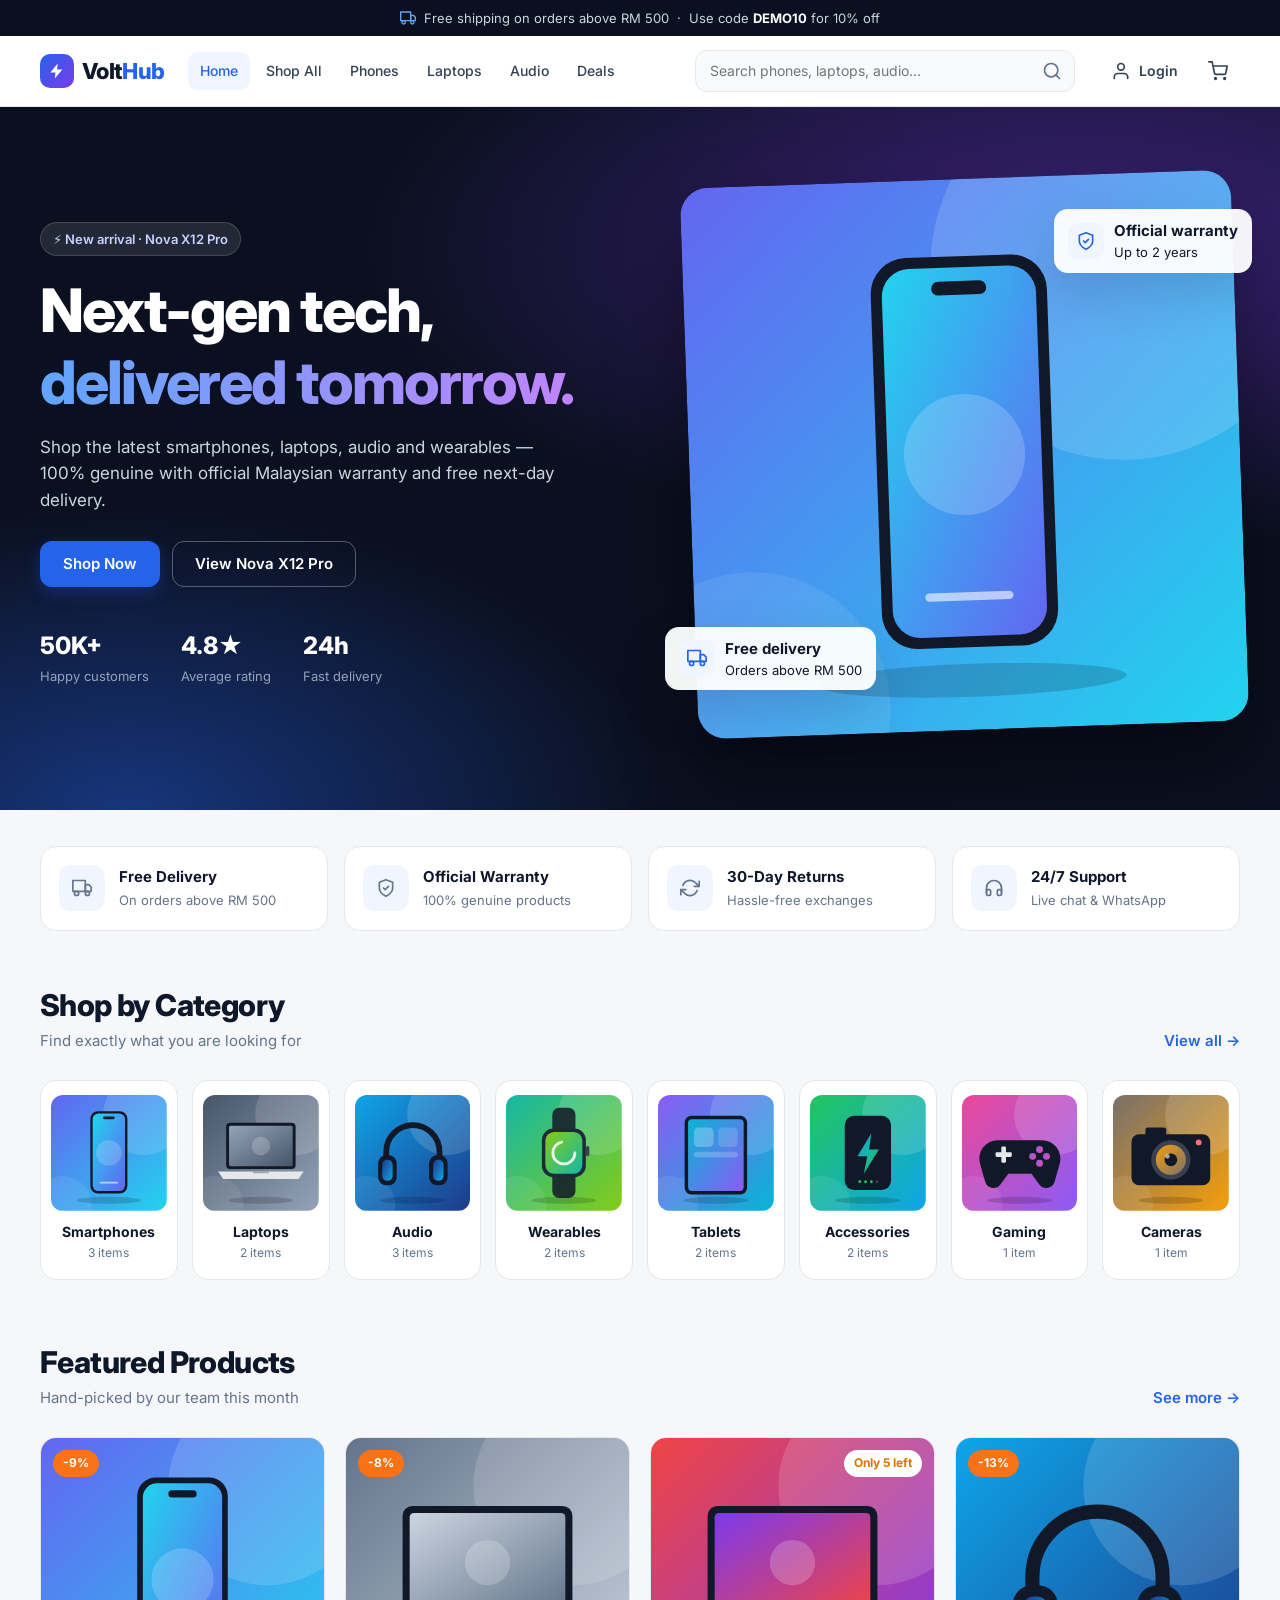
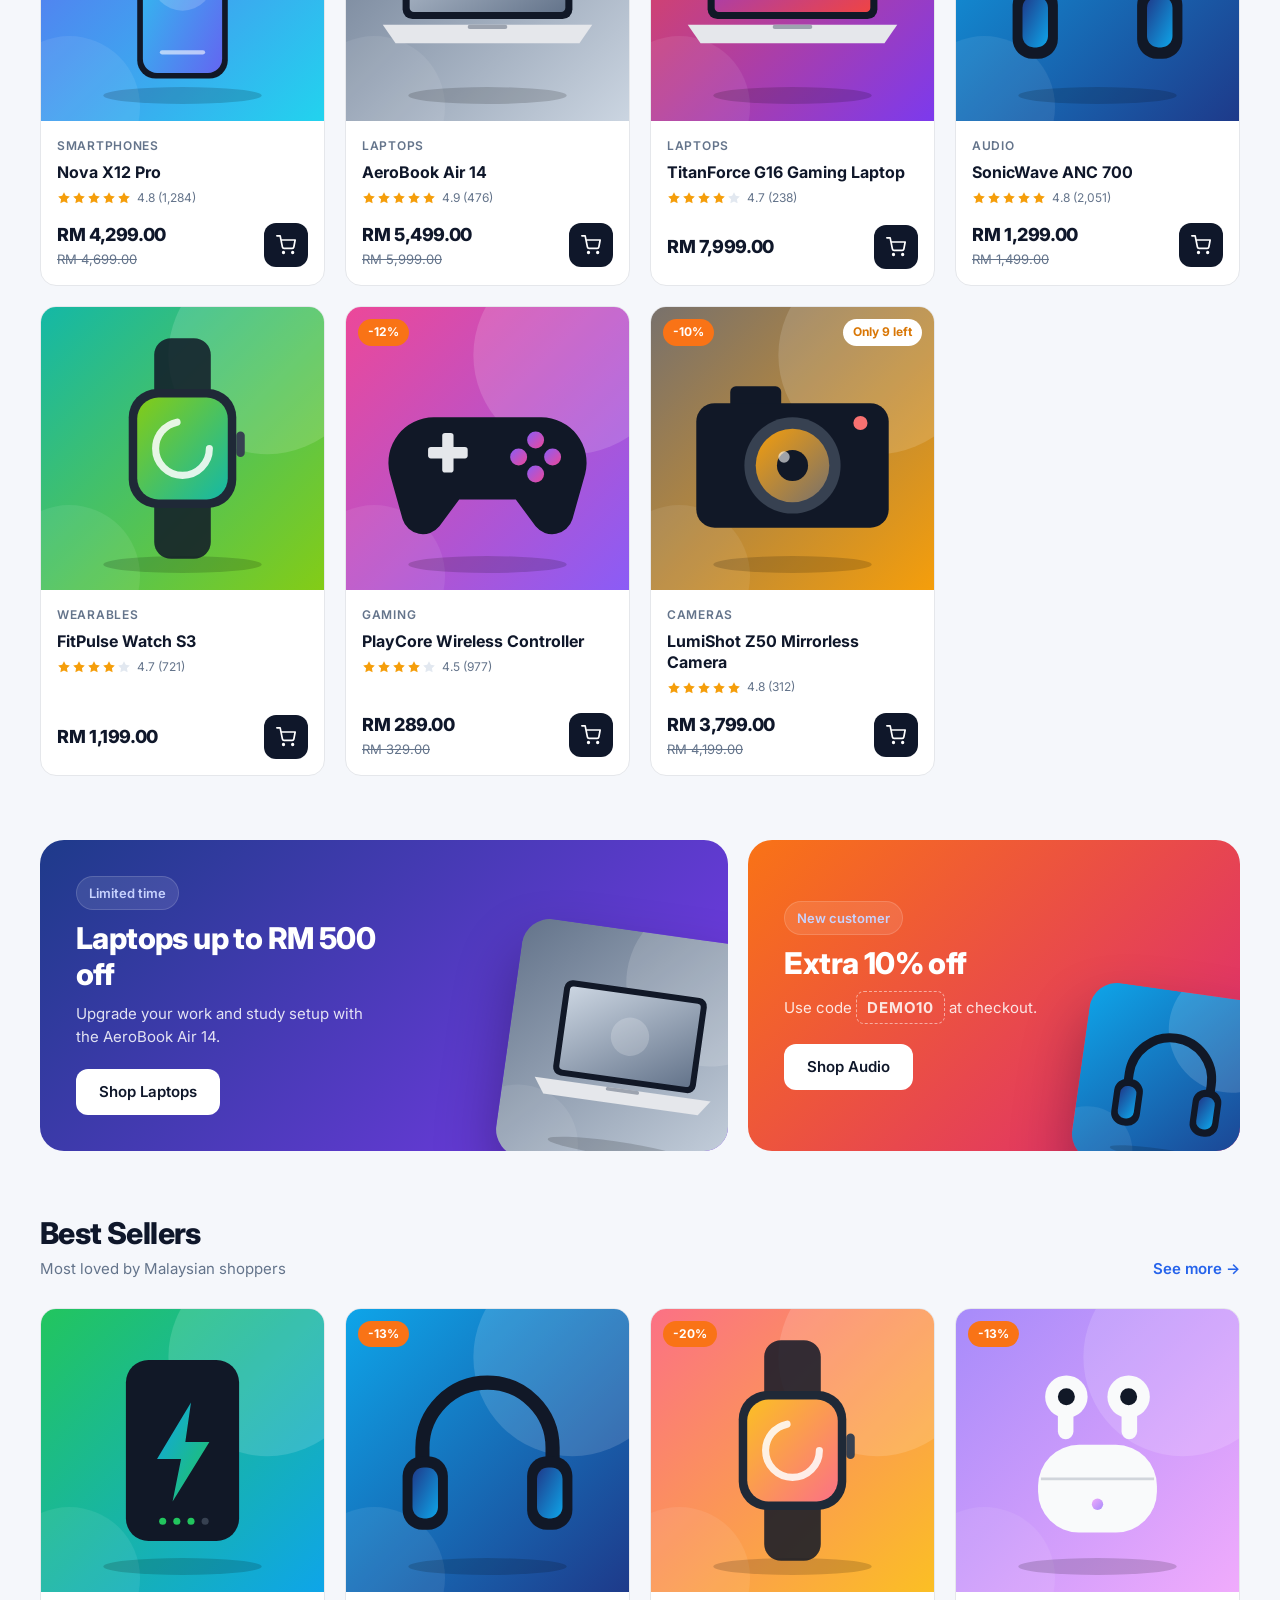
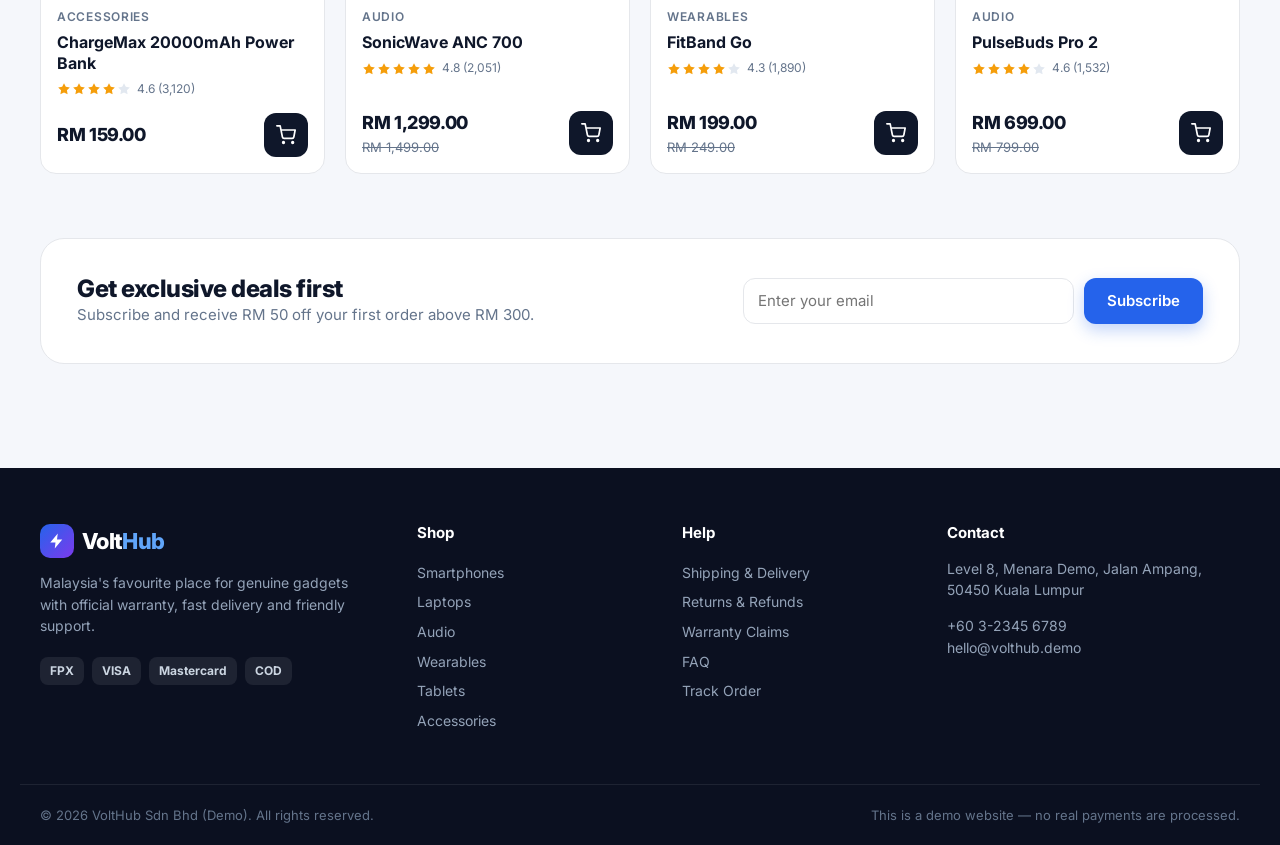
==== index.html @ dff0e47f "first commit" ====
<!doctype html>
<html lang="en">
<head>
  <meta charset="utf-8">
  <meta name="viewport" content="width=device-width, initial-scale=1">
  <title>VoltHub — Genuine Gadgets, Delivered Fast</title>
  <link rel="preconnect" href="https://fonts.googleapis.com">
  <link href="https://fonts.googleapis.com/css2?family=Inter:wght@400;500;600;700;800&display=swap" rel="stylesheet">
  <link rel="stylesheet" href="assets/css/style.css">
</head>
<body data-base="">
  <div id="site-header"></div>

  <main>
    <!-- Hero -->
    <section class="hero">
      <div class="container hero-inner">
        <div>
          <span class="eyebrow">⚡ New arrival · Nova X12 Pro</span>
          <h1>Next-gen tech,<br><span>delivered tomorrow.</span></h1>
          <p>Shop the latest smartphones, laptops, audio and wearables — 100% genuine with official Malaysian warranty and free next-day delivery.</p>
          <div class="hero-cta">
            <a href="shop.html" class="btn btn-primary">Shop Now</a>
            <a href="product.html?id=P1001" class="btn btn-outline">View Nova X12 Pro</a>
          </div>
          <div class="hero-stats">
            <div><b>50K+</b><span>Happy customers</span></div>
            <div><b>4.8★</b><span>Average rating</span></div>
            <div><b>24h</b><span>Fast delivery</span></div>
          </div>
        </div>
        <div class="hero-visual">
          <div class="hero-card" id="hero-art"></div>
          <div class="hero-chip chip-1"><span class="chip-ic" id="chip-truck"></span><div><b>Free delivery</b>Orders above RM 500</div></div>
          <div class="hero-chip chip-2"><span class="chip-ic" id="chip-shield"></span><div><b>Official warranty</b>Up to 2 years</div></div>
        </div>
      </div>
    </section>

    <!-- Perks -->
    <section class="section-sm">
      <div class="container perks" id="perks"></div>
    </section>

    <!-- Categories -->
    <section class="section" style="padding-top:20px">
      <div class="container">
        <div class="section-head">
          <div><h2>Shop by Category</h2><p>Find exactly what you are looking for</p></div>
          <a href="shop.html" class="link">View all →</a>
        </div>
        <div class="cat-grid" id="categories"></div>
      </div>
    </section>

    <!-- Featured -->
    <section class="section" style="padding-top:0">
      <div class="container">
        <div class="section-head">
          <div><h2>Featured Products</h2><p>Hand-picked by our team this month</p></div>
          <a href="shop.html" class="link">See more →</a>
        </div>
        <div class="grid" id="featured"></div>
      </div>
    </section>

    <!-- Promos -->
    <section class="section" style="padding-top:0">
      <div class="container promo-grid">
        <div class="promo promo-a">
          <div class="promo-content">
            <span class="eyebrow">Limited time</span>
            <h3>Laptops up to RM 500 off</h3>
            <p>Upgrade your work and study setup with the AeroBook Air 14.</p>
            <a href="product.html?id=P1004" class="btn btn-light">Shop Laptops</a>
          </div>
          <div id="promo-art-a"></div>
        </div>
        <div class="promo promo-b">
          <div class="promo-content">
            <span class="eyebrow">New customer</span>
            <h3>Extra 10% off</h3>
            <p>Use code <span class="code-pill">DEMO10</span> at checkout.</p>
            <a href="shop.html?cat=audio" class="btn btn-light">Shop Audio</a>
          </div>
          <div id="promo-art-b"></div>
        </div>
      </div>
    </section>

    <!-- Best sellers -->
    <section class="section" style="padding-top:0">
      <div class="container">
        <div class="section-head">
          <div><h2>Best Sellers</h2><p>Most loved by Malaysian shoppers</p></div>
          <a href="shop.html?sort=popular" class="link">See more →</a>
        </div>
        <div class="grid" id="bestsellers"></div>
      </div>
    </section>

    <!-- Newsletter -->
    <section class="section" style="padding-top:0">
      <div class="container">
        <div class="newsletter">
          <div>
            <h3>Get exclusive deals first</h3>
            <p class="muted">Subscribe and receive RM 50 off your first order above RM 300.</p>
          </div>
          <form id="newsletter-form">
            <input class="input" type="email" placeholder="Enter your email" required aria-label="Email">
            <button class="btn btn-primary" type="submit">Subscribe</button>
          </form>
        </div>
      </div>
    </section>
  </main>

  <div id="site-footer"></div>

  <script src="assets/js/data.js"></script>
  <script src="assets/js/store.js"></script>
  <script src="assets/js/ui.js"></script>
  <script>
    UI.renderHeader('home');
    UI.renderFooter();

    const products = Store.products();
    const hero = Store.product('P1001') || products[0];
    document.getElementById('hero-art').innerHTML = UI.art(hero);
    document.getElementById('chip-truck').innerHTML = UI.ICONS.truck;
    document.getElementById('chip-shield').innerHTML = UI.ICONS.shield;

    document.getElementById('perks').innerHTML = [
      ['truck', 'Free Delivery', 'On orders above RM 500'],
      ['shield', 'Official Warranty', '100% genuine products'],
      ['refresh', '30-Day Returns', 'Hassle-free exchanges'],
      ['headset', '24/7 Support', 'Live chat & WhatsApp']
    ].map(([ic, t, s]) => `<div class="perk"><span class="perk-ic">${UI.ICONS[ic]}</span><div><b>${t}</b><span>${s}</span></div></div>`).join('');

    document.getElementById('categories').innerHTML = DATA.categories.map((c) => {
      const n = products.filter((p) => p.category === c.id).length;
      return `<a class="cat-tile" href="shop.html?cat=${c.id}">${UI.art({ name: c.name, art: c.art, colors: c.colors })}<b>${c.name}</b><span>${n} item${n === 1 ? '' : 's'}</span></a>`;
    }).join('');

    document.getElementById('featured').innerHTML = products.filter((p) => p.featured).slice(0, 8).map(UI.productCard).join('');
    document.getElementById('bestsellers').innerHTML = products.slice().sort((a, b) => b.reviews - a.reviews).slice(0, 4).map(UI.productCard).join('');

    document.getElementById('promo-art-a').innerHTML = UI.art(Store.product('P1004') || products[0]);
    document.getElementById('promo-art-b').innerHTML = UI.art(Store.product('P1006') || products[0]);

    document.getElementById('newsletter-form').addEventListener('submit', (e) => {
      e.preventDefault();
      e.target.reset();
      UI.toast('Thanks for subscribing! Use code WELCOME50 on your first order.');
    });
  </script>
</body>
</html>
---- assets/css/style.css ----
/* =========================================================
   VoltHub Demo Store — storefront styles
   ========================================================= */
:root {
  --bg: #f5f7fb;
  --surface: #ffffff;
  --surface-2: #f8fafc;
  --text: #0f172a;
  --text-2: #334155;
  --muted: #64748b;
  --border: #e5e7eb;
  --primary: #2563eb;
  --primary-600: #1d4ed8;
  --primary-50: #eff6ff;
  --accent: #f97316;
  --success: #16a34a;
  --success-50: #f0fdf4;
  --warning: #d97706;
  --warning-50: #fffbeb;
  --danger: #dc2626;
  --danger-50: #fef2f2;
  --dark: #0b1020;
  --dark-2: #141a2e;
  --radius: 16px;
  --radius-sm: 10px;
  --shadow: 0 1px 2px rgba(15, 23, 42, .05), 0 4px 18px rgba(15, 23, 42, .06);
  --shadow-lg: 0 20px 50px rgba(15, 23, 42, .16);
  --font: 'Inter', system-ui, -apple-system, 'Segoe UI', Roboto, sans-serif;
}

*, *::before, *::after { box-sizing: border-box; }
html { -webkit-text-size-adjust: 100%; }
body { margin: 0; font-family: var(--font); background: var(--bg); color: var(--text); font-size: 15px; line-height: 1.55; -webkit-font-smoothing: antialiased; }
body.no-scroll { overflow: hidden; }
a { color: inherit; text-decoration: none; }
img, svg { display: block; max-width: 100%; }
button, input, select, textarea { font: inherit; color: inherit; }
button { cursor: pointer; }
h1, h2, h3, h4 { margin: 0; line-height: 1.2; letter-spacing: -.02em; }
p { margin: 0; }
.container { width: 100%; max-width: 1240px; margin: 0 auto; padding: 0 20px; }
.muted { color: var(--muted); }
.hidden { display: none !important; }

/* ---------- Buttons ---------- */
.btn { display: inline-flex; align-items: center; justify-content: center; gap: 8px; height: 46px; padding: 0 22px; border-radius: 12px; border: 1px solid transparent; font-weight: 600; font-size: 15px; transition: .18s ease; white-space: nowrap; }
.btn svg { width: 18px; height: 18px; }
.btn-primary { background: var(--primary); color: #fff; box-shadow: 0 6px 16px rgba(37, 99, 235, .28); }
.btn-primary:hover { background: var(--primary-600); transform: translateY(-1px); }
.btn-dark { background: var(--text); color: #fff; }
.btn-dark:hover { background: #1e293b; }
.btn-outline { background: var(--surface); border-color: var(--border); color: var(--text); }
.btn-outline:hover { border-color: var(--text); }
.btn-light { background: #fff; color: var(--text); }
.btn-light:hover { transform: translateY(-1px); box-shadow: var(--shadow-lg); }
.btn-ghost { background: transparent; color: var(--text-2); }
.btn-ghost:hover { background: var(--surface-2); }
.btn-danger { background: var(--danger); color: #fff; }
.btn-sm { height: 36px; padding: 0 14px; font-size: 14px; border-radius: 10px; }
.btn-block { width: 100%; }
.btn:disabled { opacity: .55; cursor: not-allowed; transform: none !important; }
.icon-btn { display: inline-grid; place-items: center; width: 40px; height: 40px; border-radius: 10px; border: 0; background: transparent; color: var(--text-2); }
.icon-btn:hover { background: var(--surface-2); color: var(--text); }
.link { color: var(--primary); font-weight: 600; }
.link:hover { text-decoration: underline; }

/* ---------- Forms ---------- */
.field { display: flex; flex-direction: column; gap: 6px; }
.field label { font-size: 13px; font-weight: 600; color: var(--text-2); }
.input, .select, .textarea { width: 100%; height: 46px; padding: 0 14px; border: 1px solid var(--border); border-radius: 12px; background: var(--surface); outline: none; transition: border-color .15s, box-shadow .15s; }
.textarea { height: auto; min-height: 90px; padding: 12px 14px; resize: vertical; }
.input:focus, .select:focus, .textarea:focus { border-color: var(--primary); box-shadow: 0 0 0 4px rgba(37, 99, 235, .12); }
.form-grid { display: grid; grid-template-columns: 1fr 1fr; gap: 16px; }
.form-grid .full { grid-column: 1 / -1; }
.checkbox { display: inline-flex; align-items: center; gap: 8px; font-size: 14px; cursor: pointer; }
.checkbox input { width: 18px; height: 18px; accent-color: var(--primary); }

/* ---------- Header ---------- */
.announce { display: flex; align-items: center; justify-content: center; gap: 8px; background: var(--dark); color: #cbd5e1; font-size: 13px; padding: 8px 16px; text-align: center; }
.announce svg { width: 16px; height: 16px; color: #60a5fa; flex: none; }
.announce b { color: #fff; }
.header { position: sticky; top: 0; z-index: 40; background: rgba(255, 255, 255, .92); backdrop-filter: saturate(180%) blur(12px); border-bottom: 1px solid var(--border); }
.header-inner { display: flex; align-items: center; gap: 24px; height: 70px; }
.logo { display: inline-flex; align-items: center; gap: 8px; font-size: 22px; font-weight: 800; letter-spacing: -.03em; }
.logo b { color: var(--primary); font-weight: 800; }
.logo-mark { display: grid; place-items: center; width: 34px; height: 34px; border-radius: 10px; background: linear-gradient(135deg, #2563eb, #7c3aed); color: #fff; }
.logo-light { color: #fff; }
.logo-light b { color: #60a5fa; }
.nav { display: flex; gap: 4px; }
.nav a { padding: 8px 12px; border-radius: 10px; font-size: 14px; font-weight: 500; color: var(--text-2); }
.nav a:hover { background: var(--surface-2); color: var(--text); }
.nav a.active { color: var(--primary); background: var(--primary-50); }
.search { flex: 1; display: flex; align-items: center; max-width: 380px; margin-left: auto; height: 42px; background: var(--surface-2); border: 1px solid var(--border); border-radius: 12px; overflow: hidden; }
.search input { flex: 1; min-width: 0; border: 0; background: transparent; padding: 0 14px; outline: none; font-size: 14px; }
.search button { border: 0; background: transparent; padding: 0 12px; color: var(--muted); height: 100%; }
.search:focus-within { border-color: var(--primary); background: #fff; }
.header-actions { display: flex; align-items: center; gap: 6px; }
.account-btn, .cart-btn { position: relative; display: inline-flex; align-items: center; gap: 8px; height: 42px; padding: 0 12px; border-radius: 12px; border: 0; background: transparent; font-weight: 600; font-size: 14px; color: var(--text-2); }
.account-btn:hover, .cart-btn:hover { background: var(--surface-2); color: var(--text); }
.cart-count { position: absolute; top: 2px; right: 0; min-width: 20px; height: 20px; padding: 0 5px; border-radius: 10px; background: var(--accent); color: #fff; font-size: 11px; font-weight: 700; display: grid; place-items: center; border: 2px solid #fff; }
.cart-count[hidden] { display: none; }
.menu-toggle { display: none; }
.dropdown { position: relative; }
.dropdown-menu { position: absolute; right: 0; top: calc(100% + 8px); min-width: 220px; background: #fff; border: 1px solid var(--border); border-radius: 14px; box-shadow: var(--shadow-lg); padding: 6px; display: none; }
.dropdown.open .dropdown-menu { display: block; }
.dd-head { padding: 10px 12px; border-bottom: 1px solid var(--border); margin-bottom: 4px; display: flex; flex-direction: column; }
.dd-head small { color: var(--muted); }
.dropdown-menu a, .dropdown-menu button { display: flex; width: 100%; align-items: center; gap: 10px; padding: 10px 12px; border-radius: 10px; border: 0; background: none; font-size: 14px; text-align: left; color: var(--text-2); }
.dropdown-menu a:hover, .dropdown-menu button:hover { background: var(--surface-2); color: var(--text); }
.dropdown-menu svg { width: 18px; height: 18px; }

/* ---------- Hero ---------- */
.hero { position: relative; overflow: hidden; background: radial-gradient(1200px 500px at 85% 20%, rgba(124, 58, 237, .45), transparent 60%), radial-gradient(900px 500px at 10% 100%, rgba(37, 99, 235, .45), transparent 60%), var(--dark); color: #fff; }
.hero-inner { display: grid; grid-template-columns: 1.05fr .95fr; gap: 40px; align-items: center; padding: 72px 20px 80px; }
.eyebrow { display: inline-flex; align-items: center; gap: 8px; padding: 6px 12px; border-radius: 999px; background: rgba(255, 255, 255, .1); border: 1px solid rgba(255, 255, 255, .15); font-size: 13px; font-weight: 600; color: #c7d2fe; }
.hero h1 { font-size: clamp(36px, 5vw, 60px); font-weight: 800; margin: 18px 0 16px; letter-spacing: -.035em; }
.hero h1 span { background: linear-gradient(90deg, #60a5fa, #c084fc); -webkit-background-clip: text; background-clip: text; color: transparent; }
.hero p { color: #cbd5e1; font-size: 17px; max-width: 520px; }
.hero-cta { display: flex; gap: 12px; margin-top: 28px; flex-wrap: wrap; }
.hero-cta .btn-outline { background: transparent; color: #fff; border-color: rgba(255, 255, 255, .3); }
.hero-cta .btn-outline:hover { border-color: #fff; }
.hero-stats { display: flex; gap: 32px; margin-top: 40px; }
.hero-stats b { display: block; font-size: 24px; font-weight: 800; }
.hero-stats span { color: #94a3b8; font-size: 13px; }
.hero-visual { position: relative; }
.hero-card { position: relative; border-radius: 28px; overflow: hidden; box-shadow: 0 40px 80px rgba(0, 0, 0, .45); transform: rotate(-2deg); }
.hero-card .art { aspect-ratio: 1 / 1; width: 100%; }
.hero-chip { position: absolute; display: flex; align-items: center; gap: 10px; background: rgba(255, 255, 255, .95); color: var(--text); padding: 10px 14px; border-radius: 14px; box-shadow: var(--shadow-lg); font-size: 13px; }
.hero-chip b { display: block; font-size: 15px; }
.hero-chip .chip-ic { width: 36px; height: 36px; border-radius: 10px; display: grid; place-items: center; background: var(--primary-50); color: var(--primary); }
.chip-1 { left: -24px; bottom: 40px; }
.chip-2 { right: -12px; top: 30px; }

/* ---------- Sections ---------- */
.section { padding: 64px 0; }
.section-sm { padding: 36px 0; }
.section-head { display: flex; align-items: end; justify-content: space-between; gap: 16px; margin-bottom: 28px; }
.section-head h2 { font-size: 30px; font-weight: 800; }
.section-head p { color: var(--muted); margin-top: 6px; }

.perks { display: grid; grid-template-columns: repeat(4, 1fr); gap: 16px; }
.perk { display: flex; gap: 14px; align-items: center; background: var(--surface); padding: 18px; border-radius: var(--radius); border: 1px solid var(--border); }
.perk-ic { flex: none; width: 46px; height: 46px; border-radius: 12px; display: grid; place-items: center; background: var(--primary-50); color: var(--primary); }
.perk b { display: block; font-size: 15px; }
.perk span { font-size: 13px; color: var(--muted); }

.cat-grid { display: grid; grid-template-columns: repeat(8, 1fr); gap: 14px; }
.cat-tile { display: flex; flex-direction: column; align-items: center; gap: 10px; padding: 14px 10px 16px; background: var(--surface); border: 1px solid var(--border); border-radius: var(--radius); transition: .2s; text-align: center; }
.cat-tile:hover { transform: translateY(-3px); box-shadow: var(--shadow); border-color: transparent; }
.cat-tile .art { width: 100%; aspect-ratio: 1; border-radius: 12px; }
.cat-tile b { font-size: 14px; }
.cat-tile span { font-size: 12px; color: var(--muted); margin-top: -8px; }

/* ---------- Product grid / card ---------- */
.grid { display: grid; grid-template-columns: repeat(4, 1fr); gap: 20px; }
.grid-3 { grid-template-columns: repeat(3, 1fr); }
.product-card { display: flex; flex-direction: column; background: var(--surface); border: 1px solid var(--border); border-radius: var(--radius); overflow: hidden; transition: transform .2s, box-shadow .2s; }
.product-card:hover { transform: translateY(-4px); box-shadow: var(--shadow-lg); border-color: transparent; }
.pc-media { position: relative; display: block; overflow: hidden; }
.pc-media .art { width: 100%; aspect-ratio: 1 / 1; transition: transform .4s ease; }
.product-card:hover .pc-media .art { transform: scale(1.05); }
.flag { position: absolute; top: 12px; padding: 4px 10px; border-radius: 999px; font-size: 12px; font-weight: 700; }
.flag-sale { left: 12px; background: var(--accent); color: #fff; }
.flag-low { right: 12px; background: #fff; color: var(--warning); }
.flag-out { right: 12px; background: var(--text); color: #fff; }
.pc-body { display: flex; flex-direction: column; gap: 6px; padding: 16px; flex: 1; }
.pc-cat { font-size: 12px; font-weight: 600; text-transform: uppercase; letter-spacing: .06em; color: var(--muted); }
.pc-name { font-weight: 700; font-size: 16px; line-height: 1.3; }
.pc-name:hover { color: var(--primary); }
.pc-rating { display: flex; align-items: center; gap: 6px; font-size: 12px; color: var(--muted); }
.stars { display: inline-flex; gap: 1px; color: #e2e8f0; }
.stars .on { color: #f59e0b; }
.pc-foot { display: flex; align-items: center; justify-content: space-between; margin-top: auto; padding-top: 8px; }
.pc-price { display: flex; flex-direction: column; }
.price { font-weight: 800; font-size: 18px; letter-spacing: -.02em; }
.price-old { font-size: 13px; color: var(--muted); text-decoration: line-through; }
.btn-add { width: 44px; height: 44px; border-radius: 12px; border: 0; display: grid; place-items: center; background: var(--text); color: #fff; transition: .2s; }
.btn-add:hover { background: var(--primary); transform: scale(1.06); }
.btn-add.added { background: var(--success); }
.btn-add:disabled { background: #cbd5e1; cursor: not-allowed; transform: none; }

/* ---------- Promo ---------- */
.promo-grid { display: grid; grid-template-columns: 1.4fr 1fr; gap: 20px; }
.promo { position: relative; display: flex; align-items: center; overflow: hidden; border-radius: 24px; padding: 36px; min-height: 260px; color: #fff; }
.promo-a { background: linear-gradient(135deg, #1e3a8a, #7c3aed); }
.promo-b { background: linear-gradient(135deg, #f97316, #db2777); }
.promo h3 { font-size: 30px; font-weight: 800; margin: 10px 0; max-width: 300px; }
.promo p { opacity: .85; max-width: 300px; margin-bottom: 20px; }
.promo .art { position: absolute; right: -20px; bottom: -20px; width: 240px; border-radius: 28px; transform: rotate(8deg); box-shadow: 0 30px 60px rgba(0, 0, 0, .3); }
.promo-b .art { width: 180px; }
.promo-content { position: relative; z-index: 1; }
.code-pill { display: inline-block; padding: 4px 10px; border-radius: 8px; border: 1px dashed rgba(255, 255, 255, .6); font-weight: 700; letter-spacing: .05em; }

.newsletter { display: flex; align-items: center; justify-content: space-between; gap: 24px; background: var(--surface); border: 1px solid var(--border); border-radius: 24px; padding: 36px; }
.newsletter h3 { font-size: 24px; font-weight: 800; }
.newsletter form { display: flex; gap: 10px; flex: 1; max-width: 460px; }

/* ---------- Page header / breadcrumb ---------- */
.page-head { padding: 32px 0 8px; }
.page-head h1 { font-size: 32px; font-weight: 800; }
.breadcrumb { display: flex; flex-wrap: wrap; gap: 8px; font-size: 13px; color: var(--muted); margin-bottom: 10px; }
.breadcrumb a:hover { color: var(--primary); }

/* ---------- Shop ---------- */
.shop-layout { display: grid; grid-template-columns: 250px 1fr; gap: 28px; padding: 20px 0 64px; align-items: start; }
.filters { position: sticky; top: 90px; background: var(--surface); border: 1px solid var(--border); border-radius: var(--radius); padding: 20px; }
.filter-group + .filter-group { margin-top: 22px; padding-top: 22px; border-top: 1px solid var(--border); }
.filter-group h4 { font-size: 14px; margin-bottom: 12px; }
.filter-list { display: flex; flex-direction: column; gap: 2px; }
.filter-item { display: flex; justify-content: space-between; align-items: center; padding: 8px 10px; border-radius: 10px; font-size: 14px; color: var(--text-2); border: 0; background: none; text-align: left; width: 100%; }
.filter-item:hover { background: var(--surface-2); }
.filter-item.active { background: var(--primary-50); color: var(--primary); font-weight: 600; }
.filter-item small { color: var(--muted); font-size: 12px; }
.toolbar { display: flex; align-items: center; justify-content: space-between; gap: 12px; margin-bottom: 18px; flex-wrap: wrap; }
.toolbar .select { width: auto; height: 40px; }
.chips { display: flex; gap: 8px; flex-wrap: wrap; }
.chip { display: inline-flex; align-items: center; gap: 6px; padding: 6px 12px; border-radius: 999px; background: var(--surface); border: 1px solid var(--border); font-size: 13px; }
.chip button { border: 0; background: none; padding: 0; color: var(--muted); display: grid; }
.chip button svg { width: 14px; height: 14px; }
.filter-toggle { display: none; }
.empty { text-align: center; padding: 64px 20px; background: var(--surface); border: 1px dashed var(--border); border-radius: var(--radius); }
.empty .empty-ic { width: 64px; height: 64px; margin: 0 auto 16px; border-radius: 18px; display: grid; place-items: center; background: var(--primary-50); color: var(--primary); }
.empty .empty-ic svg { width: 28px; height: 28px; }
.empty h3 { font-size: 20px; margin-bottom: 6px; }
.empty p { color: var(--muted); margin-bottom: 20px; }

/* ---------- Product detail ---------- */
.pd { display: grid; grid-template-columns: 1fr 1fr; gap: 48px; padding: 12px 0 48px; }
.pd-gallery { position: sticky; top: 90px; align-self: start; }
.pd-main { border-radius: 24px; overflow: hidden; border: 1px solid var(--border); }
.pd-main .art { width: 100%; aspect-ratio: 1 / 1; }
.pd-thumbs { display: grid; grid-template-columns: repeat(4, 1fr); gap: 12px; margin-top: 12px; }
.pd-thumbs button { padding: 0; border: 2px solid transparent; border-radius: 14px; overflow: hidden; background: none; }
.pd-thumbs button.active { border-color: var(--primary); }
.pd-thumbs .art { width: 100%; aspect-ratio: 1; }
.pd-info h1 { font-size: 34px; font-weight: 800; margin: 6px 0 10px; }
.pd-rating { display: flex; align-items: center; gap: 8px; font-size: 14px; color: var(--muted); }
.pd-price { display: flex; align-items: baseline; gap: 12px; margin: 22px 0 6px; flex-wrap: wrap; }
.pd-price .price { font-size: 34px; }
.pd-price .price-old { font-size: 17px; }
.save-pill { padding: 4px 10px; border-radius: 999px; background: #fff7ed; color: var(--accent); font-weight: 700; font-size: 13px; }
.pd-short { color: var(--text-2); font-size: 16px; margin: 14px 0 20px; }
.stock { display: inline-flex; align-items: center; gap: 8px; font-size: 14px; font-weight: 600; }
.stock::before { content: ''; width: 8px; height: 8px; border-radius: 50%; background: currentColor; }
.stock.in { color: var(--success); }
.stock.low { color: var(--warning); }
.stock.out { color: var(--danger); }
.pd-buy { display: flex; gap: 12px; margin: 22px 0; flex-wrap: wrap; }
.pd-buy .btn { flex: 1; min-width: 150px; height: 52px; }
.qty { display: inline-flex; align-items: center; height: 52px; border: 1px solid var(--border); border-radius: 12px; background: var(--surface); }
.qty button { width: 44px; height: 100%; border: 0; background: none; display: grid; place-items: center; color: var(--text-2); }
.qty button:hover { color: var(--primary); }
.qty button svg { width: 16px; height: 16px; }
.qty input { width: 44px; text-align: center; border: 0; outline: none; background: none; font-weight: 700; -moz-appearance: textfield; }
.qty input::-webkit-outer-spin-button, .qty input::-webkit-inner-spin-button { -webkit-appearance: none; margin: 0; }
.qty-sm { height: 38px; }
.qty-sm button { width: 34px; }
.qty-sm input { width: 34px; }
.pd-perks { display: grid; grid-template-columns: 1fr 1fr; gap: 12px; padding: 18px; background: var(--surface); border: 1px solid var(--border); border-radius: var(--radius); }
.pd-perks div { display: flex; gap: 10px; align-items: center; font-size: 13px; color: var(--text-2); }
.pd-perks svg { color: var(--primary); flex: none; }
.tabs { display: flex; gap: 4px; border-bottom: 1px solid var(--border); margin-bottom: 22px; overflow-x: auto; }
.tab { padding: 12px 16px; border: 0; background: none; font-weight: 600; color: var(--muted); border-bottom: 2px solid transparent; margin-bottom: -1px; white-space: nowrap; }
.tab.active { color: var(--text); border-color: var(--primary); }
.tab-panel { display: none; }
.tab-panel.active { display: block; }
.spec-table { width: 100%; border-collapse: collapse; background: var(--surface); border-radius: var(--radius); overflow: hidden; border: 1px solid var(--border); }
.spec-table th, .spec-table td { padding: 14px 18px; text-align: left; border-bottom: 1px solid var(--border); font-size: 14px; }
.spec-table th { width: 38%; color: var(--muted); font-weight: 500; background: var(--surface-2); }
.spec-table tr:last-child th, .spec-table tr:last-child td { border-bottom: 0; }
.review { padding: 18px 0; border-bottom: 1px solid var(--border); }
.review-head { display: flex; justify-content: space-between; align-items: center; margin-bottom: 6px; }
.review-head b { display: flex; align-items: center; gap: 10px; }
.avatar { width: 34px; height: 34px; border-radius: 50%; display: grid; place-items: center; background: var(--primary-50); color: var(--primary); font-weight: 700; font-size: 13px; flex: none; }

/* ---------- Cart ---------- */
.cart-layout { display: grid; grid-template-columns: 1fr 380px; gap: 28px; padding: 20px 0 64px; align-items: start; }
.panel { background: var(--surface); border: 1px solid var(--border); border-radius: var(--radius); padding: 24px; }
.panel + .panel { margin-top: 20px; }
.panel-title { font-size: 18px; font-weight: 700; margin-bottom: 18px; display: flex; align-items: center; justify-content: space-between; gap: 10px; }
.cart-item { display: grid; grid-template-columns: 96px 1fr auto; gap: 16px; align-items: center; padding: 18px 0; border-bottom: 1px solid var(--border); }
.cart-item:first-child { padding-top: 0; }
.cart-item:last-child { border-bottom: 0; padding-bottom: 0; }
.cart-thumb { width: 96px; border-radius: 14px; overflow: hidden; }
.cart-thumb .art { width: 100%; aspect-ratio: 1; }
.cart-info a { font-weight: 700; }
.cart-info a:hover { color: var(--primary); }
.cart-info .muted { font-size: 13px; }
.cart-controls { display: flex; align-items: center; gap: 14px; margin-top: 10px; }
.remove-btn { display: inline-flex; align-items: center; gap: 6px; border: 0; background: none; color: var(--muted); font-size: 13px; padding: 0; }
.remove-btn:hover { color: var(--danger); }
.remove-btn svg { width: 16px; height: 16px; }
.cart-line-total { font-weight: 800; font-size: 17px; text-align: right; }
.summary-row { display: flex; justify-content: space-between; padding: 8px 0; font-size: 15px; color: var(--text-2); }
.summary-row.discount { color: var(--success); }
.summary-row.total { border-top: 1px solid var(--border); margin-top: 8px; padding-top: 16px; font-size: 20px; font-weight: 800; color: var(--text); }
.coupon-form { display: flex; gap: 8px; margin: 4px 0 16px; }
.coupon-form .input { height: 42px; text-transform: uppercase; }
.coupon-applied { display: flex; justify-content: space-between; align-items: center; padding: 10px 12px; border-radius: 12px; background: var(--success-50); color: var(--success); font-size: 14px; font-weight: 600; margin-bottom: 16px; }
.coupon-applied button { border: 0; background: none; color: var(--muted); font-size: 13px; text-decoration: underline; }
.hint { font-size: 13px; color: var(--muted); }
.ship-progress { margin-bottom: 18px; padding: 12px 14px; border-radius: 12px; background: var(--primary-50); font-size: 13px; color: var(--primary-600); }
.ship-bar { height: 6px; border-radius: 3px; background: #dbeafe; margin-top: 8px; overflow: hidden; }
.ship-bar span { display: block; height: 100%; background: var(--primary); border-radius: 3px; transition: width .3s; }
.secure-note { display: flex; align-items: center; justify-content: center; gap: 6px; margin-top: 14px; font-size: 12px; color: var(--muted); }
.secure-note svg { width: 14px; height: 14px; }

/* ---------- Checkout ---------- */
.steps { display: flex; align-items: center; gap: 10px; margin: 6px 0 4px; font-size: 14px; color: var(--muted); flex-wrap: wrap; }
.steps .on { color: var(--primary); font-weight: 600; }
.option-list { display: grid; gap: 12px; }
.option { display: flex; align-items: center; gap: 14px; padding: 16px; border: 1.5px solid var(--border); border-radius: 14px; cursor: pointer; transition: .15s; background: var(--surface); }
.option:hover { border-color: #cbd5e1; }
.option input { accent-color: var(--primary); width: 18px; height: 18px; flex: none; }
.option.selected { border-color: var(--primary); background: var(--primary-50); }
.option .opt-main { flex: 1; }
.option .opt-main b { display: block; font-size: 15px; }
.option .opt-main span { font-size: 13px; color: var(--muted); }
.option .opt-side { font-weight: 700; font-size: 14px; }
.pay-extra { margin-top: 14px; padding: 16px; border-radius: 14px; background: var(--surface-2); border: 1px solid var(--border); }
.mini-item { display: flex; align-items: center; gap: 12px; padding: 10px 0; }
.mini-item .cart-thumb { width: 56px; border-radius: 10px; position: relative; overflow: visible; }
.mini-item .cart-thumb .art { border-radius: 10px; }
.mini-item .qty-badge { position: absolute; top: -6px; right: -6px; min-width: 20px; height: 20px; border-radius: 10px; background: var(--text-2); color: #fff; font-size: 11px; font-weight: 700; display: grid; place-items: center; padding: 0 5px; }
.mini-item .mi-name { flex: 1; font-size: 14px; font-weight: 600; line-height: 1.3; }
.mini-item .mi-price { font-size: 14px; font-weight: 700; }
.processing { position: fixed; inset: 0; z-index: 90; display: grid; place-items: center; background: rgba(15, 23, 42, .55); backdrop-filter: blur(3px); }
.processing-box { background: #fff; padding: 32px 40px; border-radius: 20px; text-align: center; box-shadow: var(--shadow-lg); }
.spinner { width: 44px; height: 44px; border-radius: 50%; border: 4px solid var(--primary-50); border-top-color: var(--primary); margin: 0 auto 16px; animation: spin .8s linear infinite; }
@keyframes spin { to { transform: rotate(360deg); } }
.success-box { max-width: 640px; margin: 40px auto 80px; text-align: center; }
.success-ic { width: 84px; height: 84px; border-radius: 50%; display: grid; place-items: center; margin: 0 auto 20px; background: var(--success-50); color: var(--success); }
.success-ic svg { width: 40px; height: 40px; stroke-width: 3; }
.success-box h1 { font-size: 32px; font-weight: 800; margin-bottom: 10px; }
.success-box .panel { text-align: left; margin-top: 28px; }

/* ---------- Orders ---------- */
.status { display: inline-flex; align-items: center; gap: 6px; padding: 4px 10px; border-radius: 999px; font-size: 12px; font-weight: 700; white-space: nowrap; }
.status::before { content: ''; width: 6px; height: 6px; border-radius: 50%; background: currentColor; }
.status-pending { background: var(--warning-50); color: var(--warning); }
.status-processing { background: var(--primary-50); color: var(--primary); }
.status-shipped { background: #f5f3ff; color: #7c3aed; }
.status-delivered { background: var(--success-50); color: var(--success); }
.status-cancelled { background: var(--danger-50); color: var(--danger); }
.order-card { background: var(--surface); border: 1px solid var(--border); border-radius: var(--radius); overflow: hidden; }
.order-card + .order-card { margin-top: 16px; }
.order-head { display: flex; flex-wrap: wrap; align-items: center; gap: 12px 28px; padding: 18px 22px; background: var(--surface-2); border-bottom: 1px solid var(--border); }
.order-head div small { display: block; font-size: 12px; color: var(--muted); }
.order-head div b { font-size: 14px; }
.order-head .status { margin-left: auto; }
.order-body { padding: 18px 22px; display: flex; align-items: center; gap: 16px; flex-wrap: wrap; }
.order-thumbs { display: flex; gap: 8px; }
.order-thumbs .cart-thumb { width: 56px; border-radius: 10px; }
.order-body .grow { flex: 1; min-width: 160px; font-size: 14px; color: var(--text-2); }
.order-detail { display: none; padding: 0 22px 22px; }
.order-card.open .order-detail { display: block; }
.timeline { display: grid; grid-template-columns: repeat(4, 1fr); margin: 8px 0 24px; position: relative; }
.tl-step { position: relative; text-align: center; font-size: 13px; color: var(--muted); padding-top: 42px; }
.tl-step::before { content: ''; position: absolute; top: 15px; left: -50%; right: 50%; height: 3px; background: var(--border); }
.tl-step:first-child::before { display: none; }
.tl-dot { position: absolute; top: 0; left: 50%; transform: translateX(-50%); width: 32px; height: 32px; border-radius: 50%; display: grid; place-items: center; background: var(--surface); border: 3px solid var(--border); z-index: 1; }
.tl-dot svg { width: 14px; height: 14px; stroke-width: 3; }
.tl-step.done { color: var(--text); }
.tl-step.done .tl-dot { background: var(--primary); border-color: var(--primary); color: #fff; }
.tl-step.done::before { background: var(--primary); }
.tl-step b { display: block; font-size: 13px; }
.tl-step small { font-size: 11px; }
.cancel-note { padding: 12px 14px; border-radius: 12px; background: var(--danger-50); color: var(--danger); font-size: 14px; font-weight: 600; margin-bottom: 20px; }
.detail-grid { display: grid; grid-template-columns: 1.4fr 1fr; gap: 24px; }
.detail-grid h4 { font-size: 14px; margin-bottom: 10px; }
.detail-block { font-size: 14px; color: var(--text-2); }
.detail-block + .detail-block { margin-top: 18px; }

/* ---------- Login ---------- */
.auth-wrap { min-height: calc(100vh - 110px); display: grid; grid-template-columns: 1fr 1fr; }
.auth-side { position: relative; overflow: hidden; display: flex; flex-direction: column; justify-content: center; padding: 60px; color: #fff; background: radial-gradient(700px 400px at 80% 10%, rgba(124, 58, 237, .5), transparent 60%), radial-gradient(700px 400px at 0% 100%, rgba(37, 99, 235, .5), transparent 60%), var(--dark); }
.auth-side h2 { font-size: 40px; font-weight: 800; margin: 20px 0 12px; max-width: 440px; }
.auth-side p { color: #cbd5e1; max-width: 420px; }
.auth-arts { display: flex; gap: 16px; margin-top: 40px; }
.auth-arts .art { width: 120px; border-radius: 22px; box-shadow: 0 20px 40px rgba(0, 0, 0, .35); }
.auth-arts .art:nth-child(2) { transform: translateY(24px); }
.auth-main { display: grid; place-items: center; padding: 40px 20px; }
.auth-card { width: 100%; max-width: 420px; }
.auth-card h1 { font-size: 30px; font-weight: 800; margin-bottom: 6px; }
.auth-card form { display: grid; gap: 16px; margin-top: 28px; }
.alert { padding: 12px 14px; border-radius: 12px; font-size: 14px; font-weight: 500; }
.alert-error { background: var(--danger-50); color: var(--danger); }
.alert-info { background: var(--primary-50); color: var(--primary-600); }
.demo-creds { margin-top: 28px; padding: 18px; border-radius: 16px; border: 1px dashed #c7d2fe; background: #f8faff; }
.demo-creds h4 { font-size: 13px; text-transform: uppercase; letter-spacing: .06em; color: var(--primary); margin-bottom: 12px; }
.cred { display: flex; align-items: center; justify-content: space-between; gap: 10px; padding: 10px 0; }
.cred + .cred { border-top: 1px solid #e0e7ff; }
.cred code { font-family: ui-monospace, 'Cascadia Code', Consolas, monospace; font-size: 13px; background: #fff; padding: 2px 8px; border-radius: 6px; border: 1px solid #e0e7ff; }
.cred b { display: block; font-size: 14px; margin-bottom: 4px; }
.pw-wrap { position: relative; }
.pw-wrap .input { padding-right: 70px; }
.pw-toggle { position: absolute; right: 8px; top: 50%; transform: translateY(-50%); border: 0; background: none; font-size: 13px; font-weight: 600; color: var(--primary); padding: 6px 8px; }

/* ---------- Footer ---------- */
.footer { background: var(--dark); color: #e2e8f0; padding: 56px 0 0; margin-top: 40px; }
.footer-grid { display: grid; grid-template-columns: 1.5fr 1fr 1fr 1.3fr; gap: 40px; }
.footer h4 { font-size: 15px; margin-bottom: 16px; color: #fff; }
.footer a:not(.logo) { display: block; padding: 4px 0; color: #94a3b8; font-size: 14px; }
.footer a:not(.logo):hover { color: #fff; }
.muted-light { color: #94a3b8; font-size: 14px; margin-top: 14px; }
.pay-badges { display: flex; gap: 8px; margin-top: 20px; flex-wrap: wrap; }
.pay-badges span { padding: 5px 10px; border-radius: 8px; background: rgba(255, 255, 255, .08); font-size: 12px; font-weight: 700; color: #cbd5e1; }
.footer-bottom { display: flex; justify-content: space-between; gap: 12px; flex-wrap: wrap; border-top: 1px solid rgba(255, 255, 255, .08); margin-top: 48px; padding: 20px; font-size: 13px; color: #64748b; }

/* ---------- Toast ---------- */
.toasts { position: fixed; bottom: 24px; right: 24px; z-index: 100; display: flex; flex-direction: column; gap: 10px; max-width: calc(100vw - 32px); }
.toast { display: flex; align-items: center; gap: 10px; padding: 14px 18px; border-radius: 14px; background: var(--text); color: #fff; font-size: 14px; font-weight: 500; box-shadow: var(--shadow-lg); transform: translateY(20px); opacity: 0; transition: .3s ease; }
.toast.show { transform: translateY(0); opacity: 1; }
.toast-ic { display: grid; place-items: center; width: 24px; height: 24px; border-radius: 50%; background: var(--success); flex: none; }
.toast-ic svg { width: 14px; height: 14px; stroke-width: 3; }
.toast.error .toast-ic { background: var(--danger); }
.toast.warning .toast-ic { background: var(--warning); }

/* ---------- Modal ---------- */
.modal-backdrop { position: fixed; inset: 0; z-index: 80; background: rgba(15, 23, 42, .5); backdrop-filter: blur(2px); display: grid; place-items: center; padding: 20px; opacity: 0; transition: opacity .2s; overflow-y: auto; }
.modal-backdrop.show { opacity: 1; }
.modal { position: relative; width: 100%; max-width: 560px; background: var(--surface); border-radius: 20px; padding: 28px; box-shadow: var(--shadow-lg); margin: auto; }
.modal-wide { max-width: 820px; }
.modal h2 { font-size: 22px; font-weight: 800; margin-bottom: 4px; padding-right: 40px; }
.modal-close { position: absolute; top: 16px; right: 16px; }
.modal-actions { display: flex; justify-content: flex-end; gap: 10px; margin-top: 24px; }

/* ---------- Responsive ---------- */
@media (max-width: 1100px) {
  .nav a:nth-child(n+4) { display: none; }
  .cat-grid { grid-template-columns: repeat(4, 1fr); }
  .grid { grid-template-columns: repeat(3, 1fr); }
}
@media (max-width: 900px) {
  .menu-toggle { display: inline-grid; }
  .nav { position: fixed; top: 0; left: 0; bottom: 0; z-index: 60; width: 280px; flex-direction: column; padding: 80px 16px 16px; background: #fff; box-shadow: var(--shadow-lg); transform: translateX(-100%); transition: transform .25s; }
  .nav a, .nav a:nth-child(n+4) { display: block; padding: 12px 14px; font-size: 16px; }
  body.nav-open .nav { transform: none; }
  body.nav-open::after { content: ''; position: fixed; inset: 0; background: rgba(15, 23, 42, .4); z-index: 50; }
  body.nav-open .menu-toggle { position: relative; z-index: 70; }
  .header-inner { gap: 10px; }
  .search { max-width: none; }
  .hero-inner { grid-template-columns: 1fr; padding: 48px 20px 56px; }
  .hero-visual { max-width: 420px; margin: 0 auto; width: 100%; }
  .perks { grid-template-columns: 1fr 1fr; }
  .promo-grid { grid-template-columns: 1fr; }
  .shop-layout { grid-template-columns: 1fr; }
  .filters { position: static; display: none; }
  .filters.open { display: block; }
  .filter-toggle { display: inline-flex; }
  .pd { grid-template-columns: 1fr; gap: 28px; }
  .pd-gallery { position: static; }
  .cart-layout { grid-template-columns: 1fr; }
  .detail-grid { grid-template-columns: 1fr; }
  .auth-wrap { grid-template-columns: 1fr; }
  .auth-side { display: none; }
  .footer-grid { grid-template-columns: 1fr 1fr; }
  .newsletter { flex-direction: column; align-items: stretch; }
  .newsletter form { max-width: none; }
}
@media (max-width: 640px) {
  .container { padding: 0 16px; }
  .header-inner { flex-wrap: wrap; height: auto; padding-top: 10px; padding-bottom: 10px; }
  .logo { font-size: 20px; }
  .search { order: 5; flex-basis: 100%; }
  .header-actions { margin-left: auto; }
  .hide-sm { display: none; }
  .announce { font-size: 12px; }
  .hero-inner { padding: 40px 16px 48px; }
  .hero-stats { gap: 20px; }
  .chip-1 { left: 0; }
  .chip-2 { right: 0; }
  .section { padding: 44px 0; }
  .section-head h2 { font-size: 24px; }
  .cat-grid { grid-template-columns: repeat(2, 1fr); }
  .grid, .grid-3 { grid-template-columns: repeat(2, 1fr); gap: 12px; }
  .pc-body { padding: 12px; }
  .pc-name { font-size: 14px; }
  .price { font-size: 16px; }
  .btn-add { width: 38px; height: 38px; }
  .perks { grid-template-columns: 1fr; }
  .promo { padding: 28px; min-height: 220px; }
  .promo .art { width: 160px; opacity: .9; }
  .form-grid { grid-template-columns: 1fr; }
  .pd-info h1 { font-size: 26px; }
  .pd-perks { grid-template-columns: 1fr; }
  .cart-item { grid-template-columns: 72px 1fr; }
  .cart-thumb { width: 72px; }
  .cart-line-total { grid-column: 2; text-align: left; }
  .panel { padding: 18px; }
  .order-head .status { margin-left: 0; }
  .timeline { font-size: 11px; }
  .tl-step small { display: none; }
  .footer-grid { grid-template-columns: 1fr; gap: 28px; }
  .modal { padding: 22px; }
  .toasts { left: 16px; right: 16px; bottom: 16px; }
}
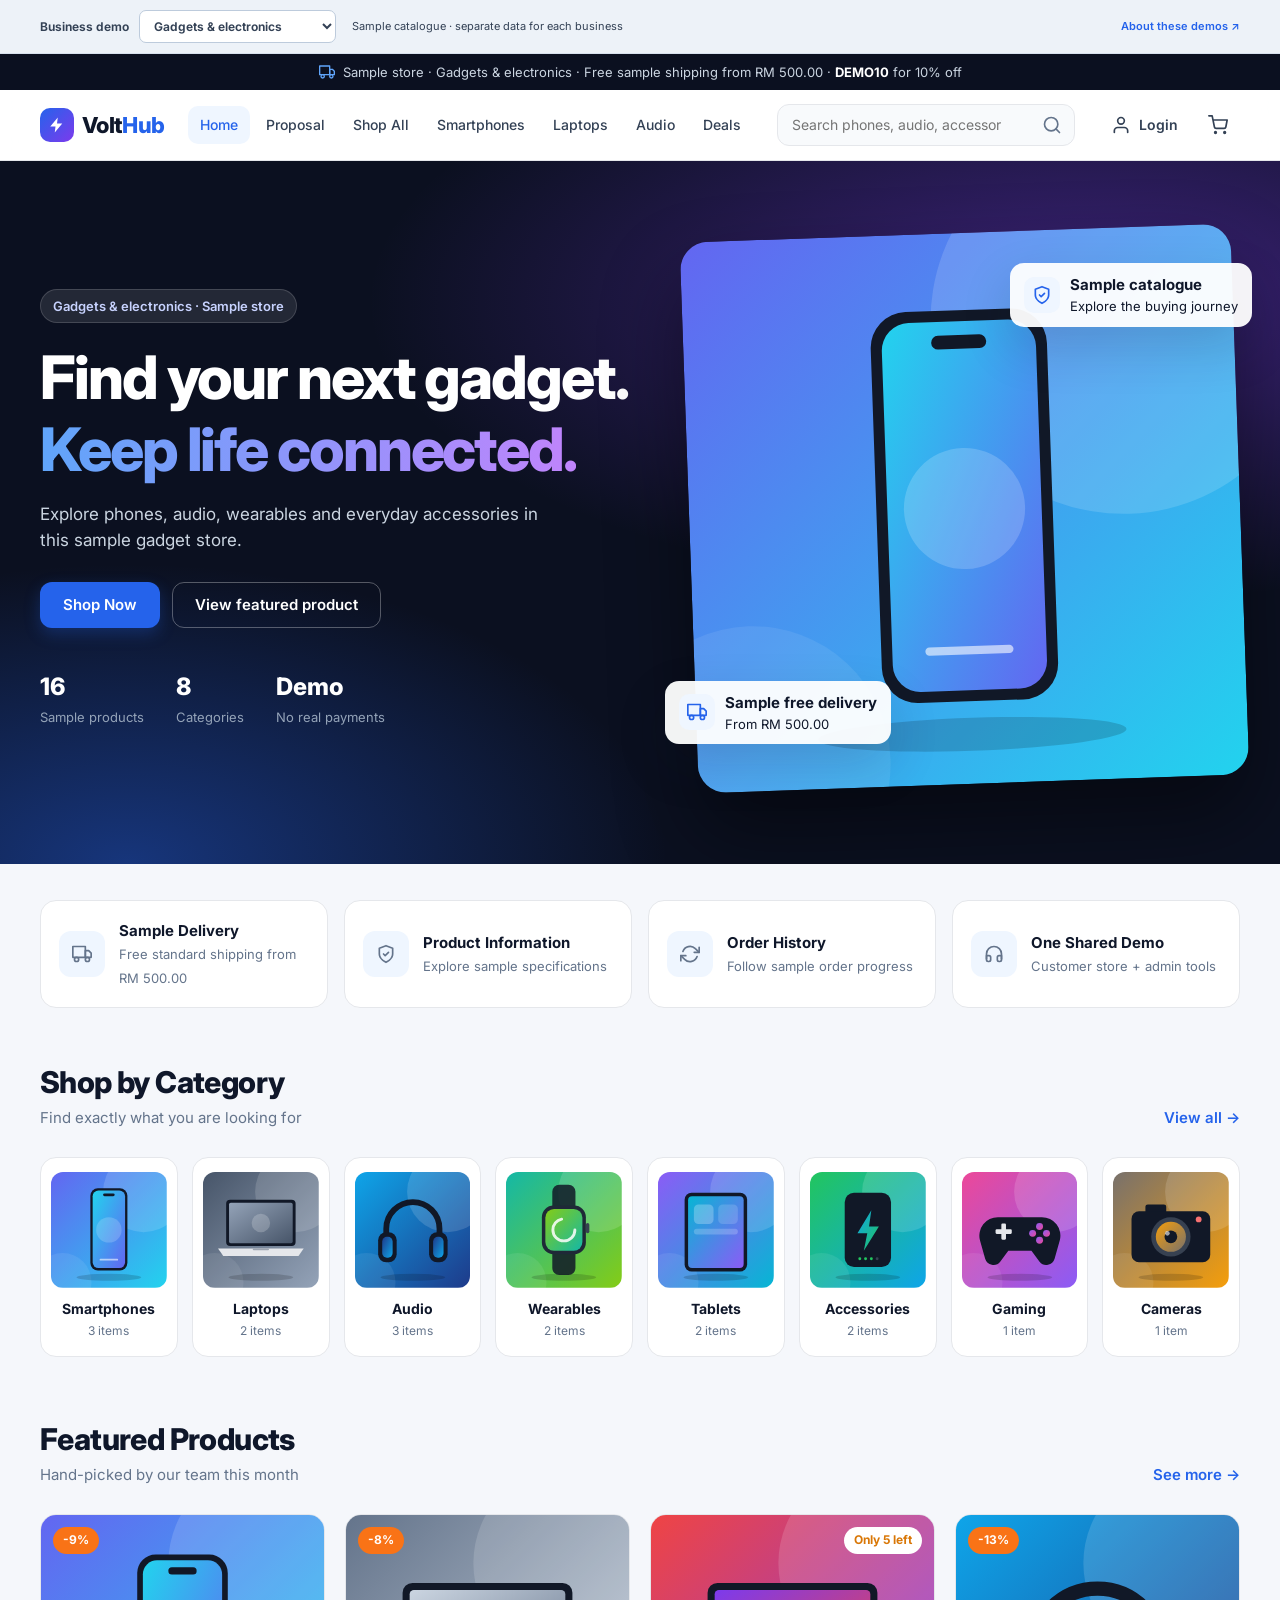
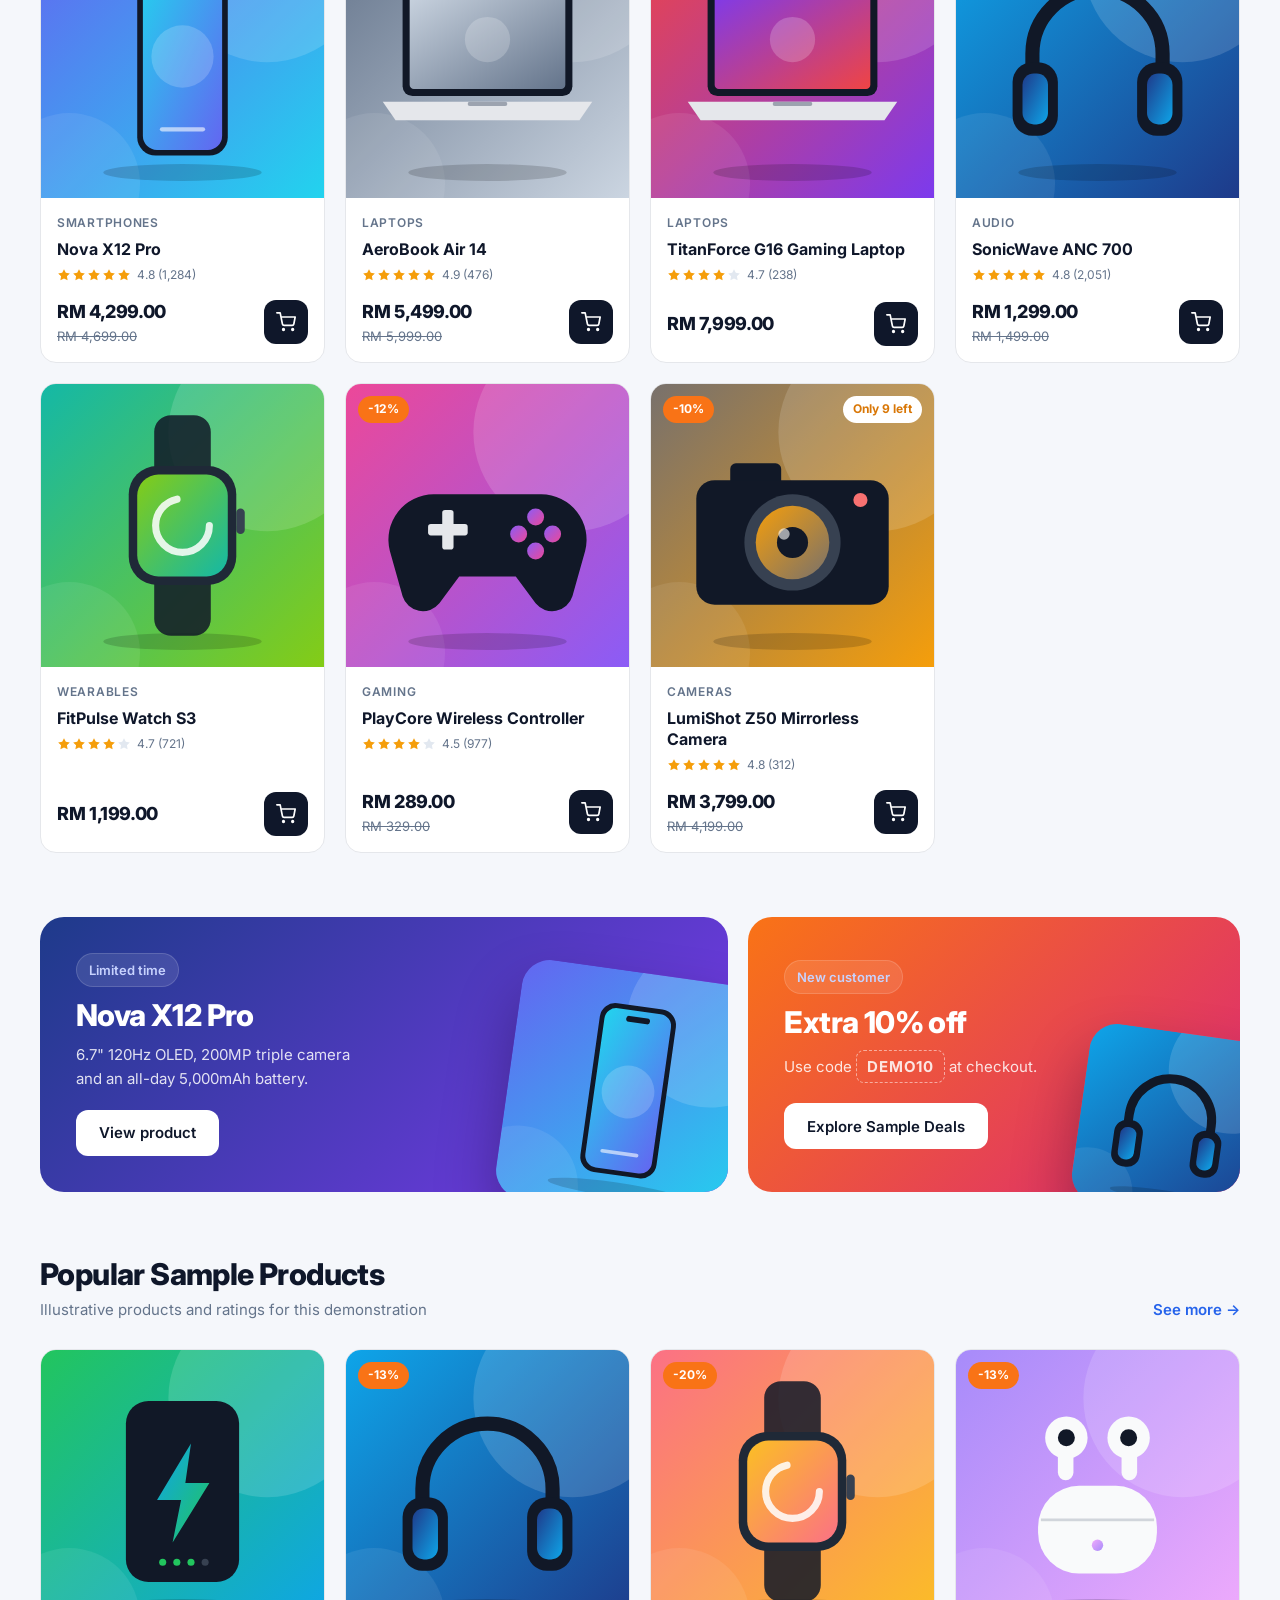
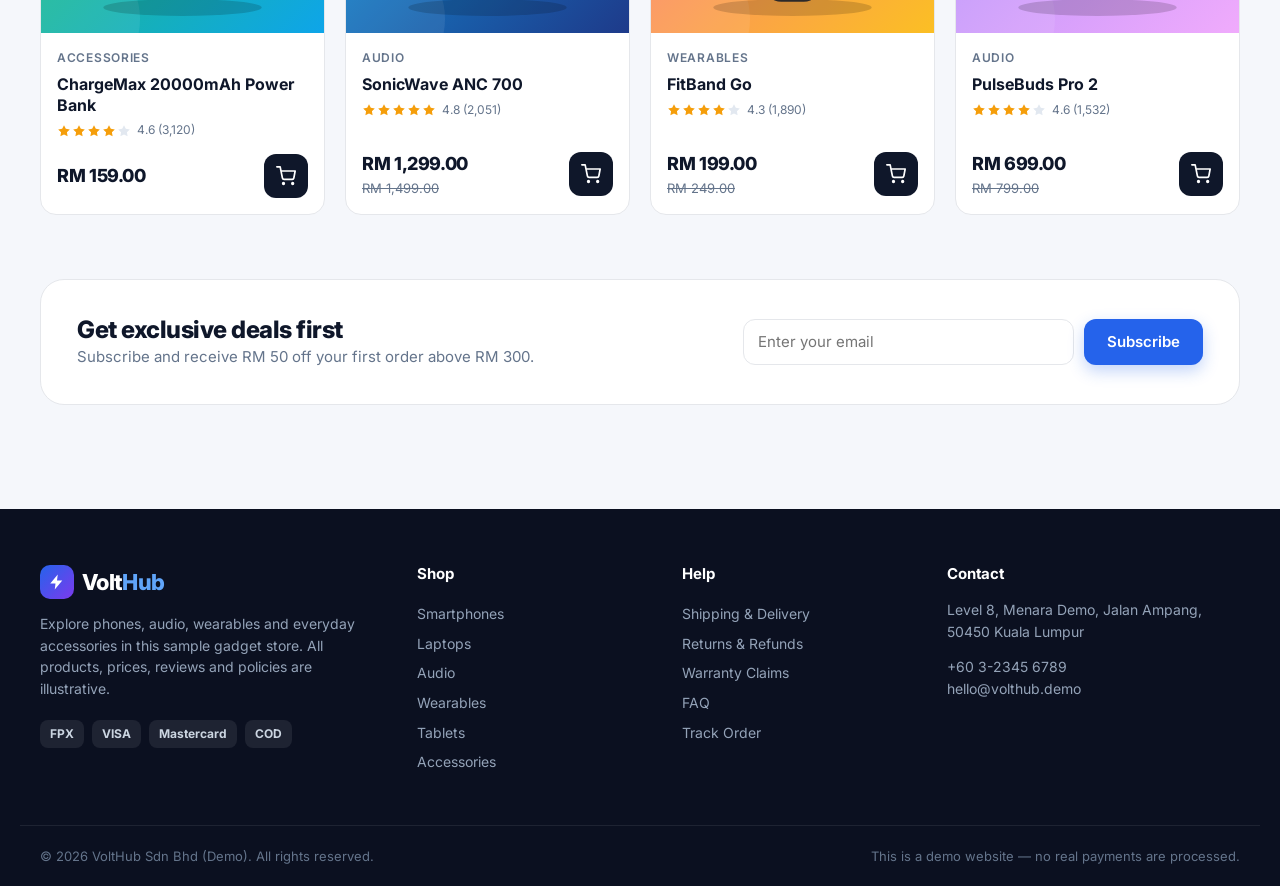
==== commit 862cbbd3: "Accept multiple scenarios" ====
--- a/index.html
+++ b/index.html
@@ -16,23 +16,23 @@
     <section class="hero">
       <div class="container hero-inner">
         <div>
-          <span class="eyebrow">⚡ New arrival · Nova X12 Pro</span>
-          <h1>Next-gen tech,<br><span>delivered tomorrow.</span></h1>
-          <p>Shop the latest smartphones, laptops, audio and wearables — 100% genuine with official Malaysian warranty and free next-day delivery.</p>
+          <span class="eyebrow" id="hero-eyebrow">Sample business catalogue</span>
+          <h1 id="hero-heading">Find your next gadget.<br><span>Keep life connected.</span></h1>
+          <p id="hero-description">Explore the sample catalogue.</p>
           <div class="hero-cta">
             <a href="shop.html" class="btn btn-primary">Shop Now</a>
-            <a href="product.html?id=P1001" class="btn btn-outline">View Nova X12 Pro</a>
+            <a href="product.html?id=P1001" id="hero-product-link" class="btn btn-outline">View featured product</a>
           </div>
           <div class="hero-stats">
-            <div><b>50K+</b><span>Happy customers</span></div>
-            <div><b>4.8★</b><span>Average rating</span></div>
-            <div><b>24h</b><span>Fast delivery</span></div>
+            <div><b id="product-count">16</b><span>Sample products</span></div>
+            <div><b id="category-count">8</b><span>Categories</span></div>
+            <div><b>Demo</b><span>No real payments</span></div>
           </div>
         </div>
         <div class="hero-visual">
           <div class="hero-card" id="hero-art"></div>
-          <div class="hero-chip chip-1"><span class="chip-ic" id="chip-truck"></span><div><b>Free delivery</b>Orders above RM 500</div></div>
-          <div class="hero-chip chip-2"><span class="chip-ic" id="chip-shield"></span><div><b>Official warranty</b>Up to 2 years</div></div>
+          <div class="hero-chip chip-1"><span class="chip-ic" id="chip-truck"></span><div id="delivery-chip"><b>Sample delivery</b>Threshold shown at checkout</div></div>
+          <div class="hero-chip chip-2"><span class="chip-ic" id="chip-shield"></span><div><b>Sample catalogue</b>Explore the buying journey</div></div>
         </div>
       </div>
     </section>
@@ -70,9 +70,9 @@
         <div class="promo promo-a">
           <div class="promo-content">
             <span class="eyebrow">Limited time</span>
-            <h3>Laptops up to RM 500 off</h3>
-            <p>Upgrade your work and study setup with the AeroBook Air 14.</p>
-            <a href="product.html?id=P1004" class="btn btn-light">Shop Laptops</a>
+            <h3 id="promo-title">Explore featured products</h3>
+            <p id="promo-description">See how your products could appear here.</p>
+            <a href="shop.html" id="promo-link-a" class="btn btn-light">View product</a>
           </div>
           <div id="promo-art-a"></div>
         </div>
@@ -81,7 +81,7 @@
             <span class="eyebrow">New customer</span>
             <h3>Extra 10% off</h3>
             <p>Use code <span class="code-pill">DEMO10</span> at checkout.</p>
-            <a href="shop.html?cat=audio" class="btn btn-light">Shop Audio</a>
+            <a href="shop.html?deals=1" class="btn btn-light">Explore Sample Deals</a>
           </div>
           <div id="promo-art-b"></div>
         </div>
@@ -92,7 +92,7 @@
     <section class="section" style="padding-top:0">
       <div class="container">
         <div class="section-head">
-          <div><h2>Best Sellers</h2><p>Most loved by Malaysian shoppers</p></div>
+          <div><h2>Popular Sample Products</h2><p>Illustrative products and ratings for this demonstration</p></div>
           <a href="shop.html?sort=popular" class="link">See more →</a>
         </div>
         <div class="grid" id="bestsellers"></div>
@@ -119,6 +119,7 @@
   <div id="site-footer"></div>
 
   <script src="assets/js/data.js"></script>
+  <script src="assets/js/profiles.js"></script>
   <script src="assets/js/store.js"></script>
   <script src="assets/js/ui.js"></script>
   <script>
@@ -126,16 +127,26 @@
     UI.renderFooter();
 
     const products = Store.products();
-    const hero = Store.product('P1001') || products[0];
+    const theme = Demo.theme;
+    const hero = products.find(p => p.featured) || products[0];
+    document.title = theme.name + ' — ' + theme.label + ' Demo';
+    document.getElementById('hero-eyebrow').textContent = theme.label + ' · Sample store';
+    document.getElementById('hero-heading').innerHTML = UI.esc(theme.headline[0]) + '<br><span>' + UI.esc(theme.headline[1]) + '</span>';
+    document.getElementById('hero-description').textContent = theme.description;
+    document.getElementById('hero-product-link').href = 'product.html?id=' + hero.id;
+    document.getElementById('hero-product-link').textContent = 'View featured product';
+    document.getElementById('product-count').textContent = products.length;
+    document.getElementById('category-count').textContent = DATA.categories.length;
+    document.getElementById('delivery-chip').innerHTML = '<b>Sample free delivery</b>From ' + Store.formatRM(DATA.settings.freeShippingMin);
     document.getElementById('hero-art').innerHTML = UI.art(hero);
     document.getElementById('chip-truck').innerHTML = UI.ICONS.truck;
     document.getElementById('chip-shield').innerHTML = UI.ICONS.shield;
 
     document.getElementById('perks').innerHTML = [
-      ['truck', 'Free Delivery', 'On orders above RM 500'],
-      ['shield', 'Official Warranty', '100% genuine products'],
-      ['refresh', '30-Day Returns', 'Hassle-free exchanges'],
-      ['headset', '24/7 Support', 'Live chat & WhatsApp']
+      ['truck', 'Sample Delivery', 'Free standard shipping from ' + Store.formatRM(DATA.settings.freeShippingMin)],
+      ['shield', 'Product Information', 'Explore sample specifications'],
+      ['refresh', 'Order History', 'Follow sample order progress'],
+      ['headset', 'One Shared Demo', 'Customer store + admin tools']
     ].map(([ic, t, s]) => `<div class="perk"><span class="perk-ic">${UI.ICONS[ic]}</span><div><b>${t}</b><span>${s}</span></div></div>`).join('');
 
     document.getElementById('categories').innerHTML = DATA.categories.map((c) => {
@@ -146,8 +157,12 @@
     document.getElementById('featured').innerHTML = products.filter((p) => p.featured).slice(0, 8).map(UI.productCard).join('');
     document.getElementById('bestsellers').innerHTML = products.slice().sort((a, b) => b.reviews - a.reviews).slice(0, 4).map(UI.productCard).join('');
 
-    document.getElementById('promo-art-a').innerHTML = UI.art(Store.product('P1004') || products[0]);
-    document.getElementById('promo-art-b').innerHTML = UI.art(Store.product('P1006') || products[0]);
+    const promo = products.find(p => p.oldPrice > p.price) || hero;
+    document.getElementById('promo-art-a').innerHTML = UI.art(promo);
+    document.getElementById('promo-title').textContent = promo.name;
+    document.getElementById('promo-description').textContent = promo.short;
+    document.getElementById('promo-link-a').href = 'product.html?id=' + promo.id;
+    document.getElementById('promo-art-b').innerHTML = UI.art(products[5] || hero);
 
     document.getElementById('newsletter-form').addEventListener('submit', (e) => {
       e.preventDefault();
--- a/assets/css/style.css
+++ b/assets/css/style.css
@@ -41,6 +41,15 @@
 .container { width: 100%; max-width: 1240px; margin: 0 auto; padding: 0 20px; }
 .muted { color: var(--muted); }
 .hidden { display: none !important; }
+
+/* Business selector stays outside the customer-facing shop navigation. */
+.demo-switcher {background:#edf2f8;border-bottom:1px solid #d8e1ed;color:#334155;font-size:11px;line-height:1.45;}
+.demo-switcher-inner,.admin-demo-switcher {display:flex;align-items:center;gap:16px;flex-wrap:wrap;padding-top:10px;padding-bottom:10px;}
+.demo-profile-label {display:flex;align-items:center;gap:10px;font-size:12px;font-weight:650;white-space:nowrap;}
+.demo-profile-label select {border:1px solid #bdcbdc;border-radius:7px;background:#fff;padding:7px 28px 7px 10px;font-size:12px;max-width:220px;}
+.demo-switcher a {color:var(--primary);font-weight:600;margin-left:auto;}
+.admin-demo-switcher {padding-left:28px;padding-right:28px;}
+@media(max-width:640px){.demo-switcher-inner,.admin-demo-switcher{gap:7px 12px}.demo-profile-label{width:100%;justify-content:space-between}.demo-profile-label select{flex:1;max-width:none;min-width:0}.demo-switcher #demo-profile-note{font-size:10px;max-width:210px}.demo-switcher a{font-size:10px}.admin-demo-switcher{padding-left:16px;padding-right:16px}.header-inner{gap:14px}}
 
 /* ---------- Buttons ---------- */
 .btn { display: inline-flex; align-items: center; justify-content: center; gap: 8px; height: 46px; padding: 0 22px; border-radius: 12px; border: 1px solid transparent; font-weight: 600; font-size: 15px; transition: .18s ease; white-space: nowrap; }
